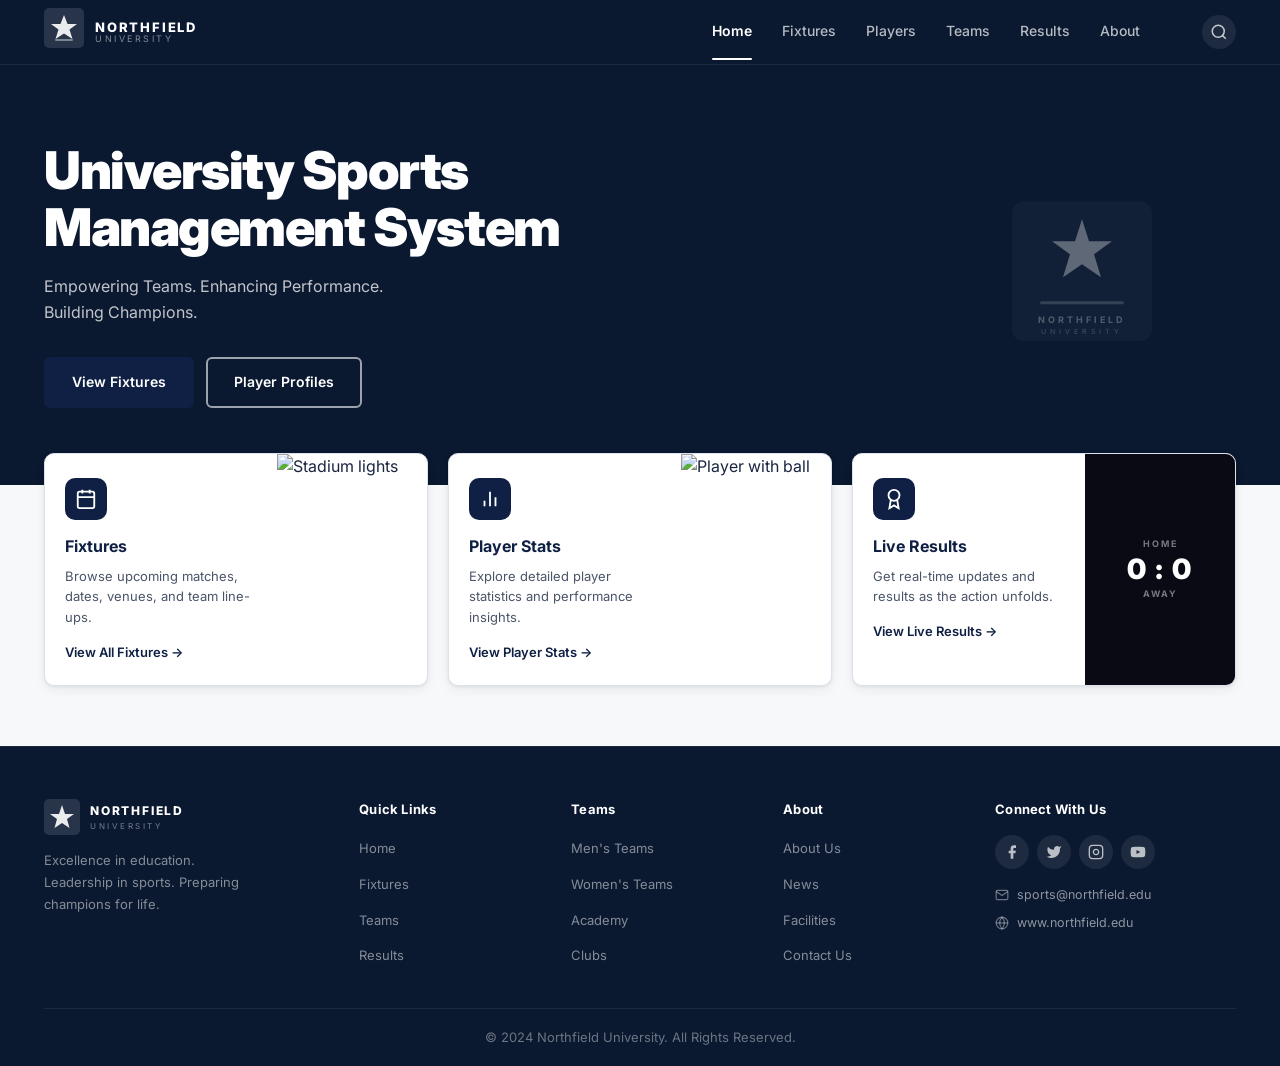
==== Home page/index.html @ d03dcbde "first commit" ====
<!DOCTYPE html>
<html lang="en">
<head>
  <meta charset="UTF-8" />
  <meta name="viewport" content="width=device-width, initial-scale=1.0" />
  <title>Northfield University — Sports Management System</title>
  <link rel="stylesheet" href="style.css" />
  <link href="https://fonts.googleapis.com/css2?family=Inter:wght@300;400;500;600;700;800;900&display=swap" rel="stylesheet" />
</head>
<body>

  <!-- ══════════════════════════════════════════
       NAVBAR
  ══════════════════════════════════════════ -->
  <nav class="navbar">
    <div class="navbar-inner">

      <!-- Brand -->
      <a href="../Home page/index.html" class="nav-brand">
        <div class="nav-logo-icon">
          <svg width="40" height="40" viewBox="0 0 40 40" fill="none">
            <rect width="40" height="40" rx="5" fill="rgba(255,255,255,0.12)"/>
            <path d="M20 7L23.5 16H33L25.5 21.5L28.5 31L20 25.5L11.5 31L14.5 21.5L7 16H16.5L20 7Z" fill="white" opacity="0.9"/>
            <rect x="11" y="31" width="18" height="2" rx="1" fill="white" opacity="0.4"/>
          </svg>
        </div>
        <div class="nav-brand-text">
          <span class="nav-brand-main">NORTHFIELD</span>
          <span class="nav-brand-sub">UNIVERSITY</span>
        </div>
      </a>

      <!-- Links -->
      <ul class="nav-links" id="navLinks">
        <li><a href="../Home page/index.html" class="active">Home</a></li>
        <li><a href="../Fixtures page/index.html">Fixtures</a></li>
        <li><a href="../Players page/index.html">Players</a></li>
        <li><a href="#">Teams</a></li>
        <li><a href="#">Results</a></li>
        <li><a href="#">About</a></li>
      </ul>

      <!-- Actions -->
      <div class="nav-actions">
        <button class="nav-icon-btn" id="searchBtn" aria-label="Search">
          <svg width="18" height="18" fill="none" stroke="currentColor" stroke-width="2" viewBox="0 0 24 24">
            <circle cx="11" cy="11" r="8"/><line x1="21" y1="21" x2="16.65" y2="16.65"/>
          </svg>
        </button>
        <button class="hamburger" id="hamburger" aria-label="Menu">
          <span></span><span></span><span></span>
        </button>
      </div>

    </div>
  </nav>


  <!-- ══════════════════════════════════════════
       HERO
  ══════════════════════════════════════════ -->
  <section class="hero" id="home">
    <div class="hero-overlay"></div>

    <!-- Background image via CSS, fallback colour set -->
    <div class="hero-bg"></div>

    <div class="hero-content">
      <h1 class="hero-title">
        University Sports<br>Management System
      </h1>
      <p class="hero-sub">
        Empowering Teams. Enhancing Performance.<br>Building Champions.
      </p>
      <div class="hero-btns">
        <a href="../Fixtures page/index.html" class="btn-primary">View Fixtures</a>
        <a href="../Players page/index.html" class="btn-outline">Player Profiles</a>
      </div>
    </div>

    <!-- Crest watermark (right side) -->
    <div class="hero-crest" aria-hidden="true">
      <svg width="140" height="140" viewBox="0 0 140 140" fill="none">
        <rect width="140" height="140" rx="12" fill="rgba(255,255,255,0.06)"/>
        <path d="M70 18L77 40H100L82 53L89 76L70 63L51 76L58 53L40 40H63L70 18Z" fill="white" opacity="0.55"/>
        <rect x="28" y="100" width="84" height="3" rx="1.5" fill="white" opacity="0.25"/>
        <text x="70" y="122" text-anchor="middle" font-family="Inter,sans-serif" font-size="9" font-weight="700" fill="white" opacity="0.45" letter-spacing="3">NORTHFIELD</text>
        <text x="70" y="133" text-anchor="middle" font-family="Inter,sans-serif" font-size="7" font-weight="400" fill="white" opacity="0.35" letter-spacing="4">UNIVERSITY</text>
      </svg>
    </div>
  </section>


  <!-- ══════════════════════════════════════════
       FEATURE CARDS
  ══════════════════════════════════════════ -->
  <section class="features" id="features">
    <div class="container">
      <div class="features-grid">

        <!-- Card 1: Fixtures -->
        <div class="feature-card">
          <div class="fc-left">
            <div class="fc-icon-wrap">
              <svg width="22" height="22" fill="none" stroke="currentColor" stroke-width="2" viewBox="0 0 24 24">
                <rect x="3" y="4" width="18" height="18" rx="2"/><line x1="16" y1="2" x2="16" y2="6"/>
                <line x1="8" y1="2" x2="8" y2="6"/><line x1="3" y1="10" x2="21" y2="10"/>
              </svg>
            </div>
            <div class="fc-body">
              <h3 class="fc-title">Fixtures</h3>
              <p class="fc-desc">Browse upcoming matches, dates, venues, and team line-ups.</p>
              <a href="../Fixtures page/index.html" class="fc-link">View All Fixtures &rarr;</a>
            </div>
          </div>
          <div class="fc-img-wrap">
            <img
              src="https://images.unsplash.com/photo-1529900748604-07564a03e7a6?w=180&h=130&fit=crop"
              alt="Stadium lights"
              class="fc-img"
            />
          </div>
        </div>

        <!-- Card 2: Player Stats -->
        <div class="feature-card">
          <div class="fc-left">
            <div class="fc-icon-wrap">
              <svg width="22" height="22" fill="none" stroke="currentColor" stroke-width="2" viewBox="0 0 24 24">
                <line x1="18" y1="20" x2="18" y2="10"/>
                <line x1="12" y1="20" x2="12" y2="4"/>
                <line x1="6" y1="20" x2="6" y2="14"/>
              </svg>
            </div>
            <div class="fc-body">
              <h3 class="fc-title">Player Stats</h3>
              <p class="fc-desc">Explore detailed player statistics and performance insights.</p>
              <a href="../Players page/index.html" class="fc-link">View Player Stats &rarr;</a>
            </div>
          </div>
          <div class="fc-img-wrap">
            <img
              src="https://images.unsplash.com/photo-1551958219-acbc7b8d89ad?w=180&h=130&fit=crop"
              alt="Player with ball"
              class="fc-img"
            />
          </div>
        </div>

        <!-- Card 3: Live Results -->
        <div class="feature-card">
          <div class="fc-left">
            <div class="fc-icon-wrap">
              <svg width="22" height="22" fill="none" stroke="currentColor" stroke-width="2" viewBox="0 0 24 24">
                <circle cx="12" cy="8" r="6"/><path d="M15.477 12.89L17 22l-5-3-5 3 1.523-9.11"/>
              </svg>
            </div>
            <div class="fc-body">
              <h3 class="fc-title">Live Results</h3>
              <p class="fc-desc">Get real-time updates and results as the action unfolds.</p>
              <a href="#" class="fc-link">View Live Results &rarr;</a>
            </div>
          </div>
          <div class="fc-img-wrap fc-img-score">
            <div class="score-board">
              <div class="sb-label">HOME</div>
              <div class="sb-score">2 : 1</div>
              <div class="sb-label">AWAY</div>
            </div>
          </div>
        </div>

      </div>
    </div>
  </section>


  <!-- ══════════════════════════════════════════
       FOOTER
  ══════════════════════════════════════════ -->
  <footer class="footer">
    <div class="container">
      <div class="footer-top">

        <!-- Brand col -->
        <div class="footer-brand">
          <a href="../Home page/index.html" class="footer-logo">
            <svg width="36" height="36" viewBox="0 0 36 36" fill="none">
              <rect width="36" height="36" rx="5" fill="rgba(255,255,255,0.12)"/>
              <path d="M18 6L21 15H30L23 20L25.5 29L18 24L10.5 29L13 20L6 15H15L18 6Z" fill="white" opacity="0.9"/>
            </svg>
            <div>
              <span class="footer-brand-main">NORTHFIELD</span>
              <span class="footer-brand-sub">UNIVERSITY</span>
            </div>
          </a>
          <p class="footer-tagline">Excellence in education. Leadership in sports. Preparing champions for life.</p>
        </div>

        <!-- Quick Links -->
        <div class="footer-col">
          <h4 class="footer-col-title">Quick Links</h4>
          <ul class="footer-links">
            <li><a href="../Home page/index.html">Home</a></li>
            <li><a href="../Fixtures page/index.html">Fixtures</a></li>
            <li><a href="#">Teams</a></li>
            <li><a href="#">Results</a></li>
          </ul>
        </div>

        <!-- Teams -->
        <div class="footer-col">
          <h4 class="footer-col-title">Teams</h4>
          <ul class="footer-links">
            <li><a href="#">Men's Teams</a></li>
            <li><a href="#">Women's Teams</a></li>
            <li><a href="#">Academy</a></li>
            <li><a href="#">Clubs</a></li>
          </ul>
        </div>

        <!-- About -->
        <div class="footer-col">
          <h4 class="footer-col-title">About</h4>
          <ul class="footer-links">
            <li><a href="#">About Us</a></li>
            <li><a href="#">News</a></li>
            <li><a href="#">Facilities</a></li>
            <li><a href="#">Contact Us</a></li>
          </ul>
        </div>

        <!-- Connect -->
        <div class="footer-col">
          <h4 class="footer-col-title">Connect With Us</h4>
          <div class="footer-socials">
            <a href="#" class="social-btn" aria-label="Facebook">
              <svg width="16" height="16" fill="currentColor" viewBox="0 0 24 24"><path d="M18 2h-3a5 5 0 00-5 5v3H7v4h3v8h4v-8h3l1-4h-4V7a1 1 0 011-1h3z"/></svg>
            </a>
            <a href="#" class="social-btn" aria-label="Twitter">
              <svg width="16" height="16" fill="currentColor" viewBox="0 0 24 24"><path d="M23 3a10.9 10.9 0 01-3.14 1.53 4.48 4.48 0 00-7.86 3v1A10.66 10.66 0 013 4s-4 9 5 13a11.64 11.64 0 01-7 2c9 5 20 0 20-11.5a4.5 4.5 0 00-.08-.83A7.72 7.72 0 0023 3z"/></svg>
            </a>
            <a href="#" class="social-btn" aria-label="Instagram">
              <svg width="16" height="16" fill="none" stroke="currentColor" stroke-width="2" viewBox="0 0 24 24"><rect x="2" y="2" width="20" height="20" rx="5"/><path d="M16 11.37A4 4 0 1112.63 8 4 4 0 0116 11.37z"/><line x1="17.5" y1="6.5" x2="17.51" y2="6.5"/></svg>
            </a>
            <a href="#" class="social-btn" aria-label="YouTube">
              <svg width="16" height="16" fill="currentColor" viewBox="0 0 24 24"><path d="M22.54 6.42a2.78 2.78 0 00-1.95-1.96C18.88 4 12 4 12 4s-6.88 0-8.59.46a2.78 2.78 0 00-1.95 1.96A29 29 0 001 12a29 29 0 00.46 5.58A2.78 2.78 0 003.41 19.6C5.12 20 12 20 12 20s6.88 0 8.59-.46a2.78 2.78 0 001.95-1.95A29 29 0 0023 12a29 29 0 00-.46-5.58zM9.75 15.02V8.98L15.5 12l-5.75 3.02z"/></svg>
            </a>
          </div>
          <div class="footer-contact">
            <div class="fc-contact-row">
              <svg width="14" height="14" fill="none" stroke="currentColor" stroke-width="2" viewBox="0 0 24 24"><path d="M4 4h16c1.1 0 2 .9 2 2v12c0 1.1-.9 2-2 2H4c-1.1 0-2-.9-2-2V6c0-1.1.9-2 2-2z"/><polyline points="22,6 12,13 2,6"/></svg>
              <span>sports@northfield.edu</span>
            </div>
            <div class="fc-contact-row">
              <svg width="14" height="14" fill="none" stroke="currentColor" stroke-width="2" viewBox="0 0 24 24"><circle cx="12" cy="12" r="10"/><line x1="2" y1="12" x2="22" y2="12"/><path d="M12 2a15.3 15.3 0 014 10 15.3 15.3 0 01-4 10 15.3 15.3 0 01-4-10 15.3 15.3 0 014-10z"/></svg>
              <span>www.northfield.edu</span>
            </div>
          </div>
        </div>

      </div><!-- /footer-top -->

      <div class="footer-bottom">
        <p>&copy; 2024 Northfield University. All Rights Reserved.</p>
      </div>
    </div>
  </footer>

  <script src="script.js"></script>
</body>
</html>
---- Home page/style.css ----
/* ============================================================
   Northfield University — Homepage
   style.css
   ============================================================ */

/* ── RESET & BASE ── */
*, *::before, *::after {
  box-sizing: border-box;
  margin: 0;
  padding: 0;
}

:root {
  --navy:        #0f2044;
  --navy-dark:   #0a1830;
  --navy-mid:    #162d52;
  --navy-light:  #1e3a6e;
  --white:       #ffffff;
  --off-white:   #f7f8fa;
  --border:      #dde3ee;
  --text:        #1a2540;
  --text-2:      #4a5568;
  --text-3:      #8a96a8;
  --radius:      10px;
  --shadow-sm:   0 1px 3px rgba(0,0,0,0.07), 0 4px 12px rgba(0,0,0,0.06);
  --shadow-md:   0 4px 16px rgba(0,0,0,0.10);
  --transition:  0.2s ease;
}

html { font-size: 16px; scroll-behavior: smooth; }

body {
  font-family: 'Inter', sans-serif;
  background: var(--off-white);
  color: var(--text);
  line-height: 1.6;
  -webkit-font-smoothing: antialiased;
}

img   { display: block; max-width: 100%; }
a     { text-decoration: none; color: inherit; }
ul    { list-style: none; }
button { cursor: pointer; font-family: inherit; }

.container {
  max-width: 1240px;
  margin: 0 auto;
  padding: 0 24px;
}


/* ══════════════════════════════════════════
   NAVBAR
══════════════════════════════════════════ */
.navbar {
  position: sticky;
  top: 0;
  z-index: 200;
  background: var(--navy-dark);
  border-bottom: 1px solid rgba(255,255,255,0.07);
}

.navbar-inner {
  max-width: 1240px;
  margin: 0 auto;
  padding: 0 24px;
  height: 64px;
  display: flex;
  align-items: center;
  gap: 32px;
}

/* Brand */
.nav-brand {
  display: flex;
  align-items: center;
  gap: 11px;
  flex-shrink: 0;
}

.nav-brand-text {
  display: flex;
  flex-direction: column;
  line-height: 1.1;
}

.nav-brand-main {
  font-size: 13px;
  font-weight: 800;
  color: var(--white);
  letter-spacing: 1.8px;
}

.nav-brand-sub {
  font-size: 9px;
  font-weight: 400;
  color: rgba(255,255,255,0.5);
  letter-spacing: 2.5px;
}

/* Links */
.nav-links {
  display: flex;
  gap: 2px;
  margin-left: auto;
}

.nav-links a {
  display: block;
  padding: 6px 14px;
  font-size: 14px;
  font-weight: 500;
  color: rgba(255,255,255,0.7);
  border-radius: 4px;
  transition: color var(--transition);
  position: relative;
  padding-bottom: 8px;
}

.nav-links a:hover {
  color: var(--white);
}

.nav-links a.active {
  color: var(--white);
  font-weight: 600;
}

.nav-links a.active::after {
  content: '';
  position: absolute;
  bottom: -10px;
  left: 14px;
  right: 14px;
  height: 2px;
  background: var(--white);
  border-radius: 2px;
}

/* Actions */
.nav-actions {
  display: flex;
  align-items: center;
  gap: 8px;
  margin-left: 16px;
}

.nav-icon-btn {
  width: 34px;
  height: 34px;
  border-radius: 50%;
  border: none;
  background: rgba(255,255,255,0.08);
  color: rgba(255,255,255,0.75);
  display: flex;
  align-items: center;
  justify-content: center;
  transition: background var(--transition), color var(--transition);
}

.nav-icon-btn:hover {
  background: rgba(255,255,255,0.16);
  color: var(--white);
}

/* Hamburger (mobile) */
.hamburger {
  display: none;
  flex-direction: column;
  gap: 5px;
  background: none;
  border: none;
  padding: 4px;
}

.hamburger span {
  display: block;
  width: 22px;
  height: 2px;
  background: rgba(255,255,255,0.8);
  border-radius: 2px;
  transition: transform var(--transition), opacity var(--transition);
}

.hamburger.open span:nth-child(1) { transform: translateY(7px) rotate(45deg); }
.hamburger.open span:nth-child(2) { opacity: 0; }
.hamburger.open span:nth-child(3) { transform: translateY(-7px) rotate(-45deg); }


/* ══════════════════════════════════════════
   HERO
══════════════════════════════════════════ */
.hero {
  position: relative;
  min-height: 420px;
  display: flex;
  align-items: center;
  overflow: hidden;
  background: var(--navy-dark);
}

/* Stadium background image */
.hero-bg {
  position: absolute;
  inset: 0;
  background-image: url('https://images.unsplash.com/photo-1508098682722-e99c43a406b2?w=1400&h=500&fit=crop');
  background-size: cover;
  background-position: center 30%;
  opacity: 0.38;
  z-index: 0;
}

/* Dark gradient overlay — stronger on left */
.hero-overlay {
  position: absolute;
  inset: 0;
  background: linear-gradient(
    to right,
    rgba(10, 24, 48, 0.92) 0%,
    rgba(10, 24, 48, 0.70) 45%,
    rgba(10, 24, 48, 0.15) 100%
  );
  z-index: 1;
}

.hero-content {
  position: relative;
  z-index: 2;
  max-width: 1240px;
  margin: 0 auto;
  padding: 72px 24px;
  width: 100%;
}

.hero-title {
  font-size: clamp(32px, 5vw, 52px);
  font-weight: 900;
  color: var(--white);
  line-height: 1.1;
  letter-spacing: -1.5px;
  margin-bottom: 16px;
  max-width: 580px;
}

.hero-sub {
  font-size: 16px;
  color: rgba(255,255,255,0.75);
  line-height: 1.65;
  max-width: 400px;
  margin-bottom: 32px;
}

.hero-btns {
  display: flex;
  gap: 12px;
  flex-wrap: wrap;
}

/* Buttons */
.btn-primary {
  display: inline-flex;
  align-items: center;
  gap: 8px;
  padding: 12px 26px;
  background: var(--navy);
  color: var(--white);
  font-size: 14px;
  font-weight: 600;
  border-radius: 6px;
  border: 2px solid var(--navy);
  transition: background var(--transition), border-color var(--transition), transform 0.15s;
}

.btn-primary:hover {
  background: var(--navy-light);
  border-color: var(--navy-light);
  transform: translateY(-1px);
}

.btn-outline {
  display: inline-flex;
  align-items: center;
  gap: 8px;
  padding: 12px 26px;
  background: transparent;
  color: var(--white);
  font-size: 14px;
  font-weight: 600;
  border-radius: 6px;
  border: 2px solid rgba(255,255,255,0.6);
  transition: background var(--transition), border-color var(--transition), transform 0.15s;
}

.btn-outline:hover {
  background: rgba(255,255,255,0.1);
  border-color: var(--white);
  transform: translateY(-1px);
}

/* Crest watermark */
.hero-crest {
  position: absolute;
  right: 10%;
  top: 50%;
  transform: translateY(-50%);
  z-index: 2;
  opacity: 0.6;
  pointer-events: none;
}


/* ══════════════════════════════════════════
   FEATURE CARDS
══════════════════════════════════════════ */
.features {
  padding: 0 0 60px;
  background: var(--off-white);
}

.features-grid {
  display: grid;
  grid-template-columns: repeat(3, 1fr);
  gap: 20px;
  margin-top: -32px; /* overlap hero slightly */
  position: relative;
  z-index: 10;
}

.feature-card {
  background: var(--white);
  border: 1px solid var(--border);
  border-radius: var(--radius);
  box-shadow: var(--shadow-sm);
  display: flex;
  justify-content: space-between;
  overflow: hidden;
  transition: box-shadow var(--transition), transform var(--transition);
}

.feature-card:hover {
  box-shadow: var(--shadow-md);
  transform: translateY(-3px);
}

/* Left side of card */
.fc-left {
  padding: 24px 20px 20px;
  display: flex;
  flex-direction: column;
  flex: 1;
  min-width: 0;
}

.fc-icon-wrap {
  width: 42px;
  height: 42px;
  border-radius: 10px;
  background: var(--navy);
  color: var(--white);
  display: flex;
  align-items: center;
  justify-content: center;
  margin-bottom: 14px;
  flex-shrink: 0;
}

.fc-title {
  font-size: 16px;
  font-weight: 700;
  color: var(--navy);
  margin-bottom: 6px;
}

.fc-desc {
  font-size: 13px;
  color: var(--text-2);
  line-height: 1.6;
  flex: 1;
}

.fc-link {
  display: inline-flex;
  align-items: center;
  gap: 4px;
  margin-top: 14px;
  font-size: 13px;
  font-weight: 600;
  color: var(--navy);
  transition: gap var(--transition), opacity var(--transition);
}

.fc-link:hover {
  gap: 8px;
  opacity: 0.75;
}

/* Right image panel */
.fc-img-wrap {
  width: 150px;
  flex-shrink: 0;
  overflow: hidden;
  position: relative;
}

.fc-img {
  width: 100%;
  height: 100%;
  object-fit: cover;
  transition: transform 0.4s ease;
}

.feature-card:hover .fc-img {
  transform: scale(1.05);
}

/* Score board (card 3) */
.fc-img-score {
  background: #0a0a14;
  display: flex;
  align-items: center;
  justify-content: center;
}

.score-board {
  text-align: center;
}

.sb-score {
  font-size: 28px;
  font-weight: 900;
  color: var(--white);
  letter-spacing: 2px;
  line-height: 1;
}

.sb-label {
  font-size: 9px;
  font-weight: 700;
  color: rgba(255,255,255,0.45);
  letter-spacing: 2px;
  text-transform: uppercase;
  margin: 4px 0;
}


/* ══════════════════════════════════════════
   FOOTER
══════════════════════════════════════════ */
.footer {
  background: var(--navy-dark);
  border-top: 1px solid rgba(255,255,255,0.07);
}

.footer-top {
  display: grid;
  grid-template-columns: 1.6fr 1fr 1fr 1fr 1.4fr;
  gap: 40px;
  padding: 52px 0 40px;
}

/* Brand col */
.footer-brand {}

.footer-logo {
  display: flex;
  align-items: center;
  gap: 10px;
  margin-bottom: 14px;
}

.footer-brand-main {
  display: block;
  font-size: 12px;
  font-weight: 800;
  color: var(--white);
  letter-spacing: 1.8px;
}

.footer-brand-sub {
  display: block;
  font-size: 8px;
  font-weight: 400;
  color: rgba(255,255,255,0.45);
  letter-spacing: 2.5px;
}

.footer-tagline {
  font-size: 13px;
  color: rgba(255,255,255,0.5);
  line-height: 1.7;
  max-width: 220px;
}

/* Link cols */
.footer-col {}

.footer-col-title {
  font-size: 13px;
  font-weight: 700;
  color: var(--white);
  margin-bottom: 16px;
  letter-spacing: 0.2px;
}

.footer-links li + li {
  margin-top: 10px;
}

.footer-links a {
  font-size: 13px;
  color: rgba(255,255,255,0.5);
  transition: color var(--transition);
}

.footer-links a:hover {
  color: var(--white);
}

/* Socials */
.footer-socials {
  display: flex;
  gap: 8px;
  margin-bottom: 16px;
}

.social-btn {
  width: 34px;
  height: 34px;
  border-radius: 50%;
  background: rgba(255,255,255,0.08);
  color: rgba(255,255,255,0.7);
  display: flex;
  align-items: center;
  justify-content: center;
  transition: background var(--transition), color var(--transition);
}

.social-btn:hover {
  background: rgba(255,255,255,0.18);
  color: var(--white);
}

/* Contact rows */
.footer-contact {
  display: flex;
  flex-direction: column;
  gap: 8px;
}

.fc-contact-row {
  display: flex;
  align-items: center;
  gap: 8px;
  font-size: 12.5px;
  color: rgba(255,255,255,0.55);
}

.fc-contact-row svg {
  flex-shrink: 0;
  color: rgba(255,255,255,0.4);
}

/* Footer bottom bar */
.footer-bottom {
  border-top: 1px solid rgba(255,255,255,0.07);
  padding: 18px 0;
  text-align: center;
}

.footer-bottom p {
  font-size: 13px;
  color: rgba(255,255,255,0.4);
}


/* ══════════════════════════════════════════
   RESPONSIVE
══════════════════════════════════════════ */
@media (max-width: 1024px) {
  .features-grid {
    grid-template-columns: 1fr;
    margin-top: 24px;
  }

  .fc-img-wrap {
    width: 120px;
  }

  .footer-top {
    grid-template-columns: 1fr 1fr;
    gap: 32px;
  }

  .footer-brand {
    grid-column: 1 / -1;
  }
}

@media (max-width: 768px) {
  .nav-links {
    display: none;
    position: absolute;
    top: 64px;
    left: 0;
    right: 0;
    background: var(--navy-dark);
    flex-direction: column;
    padding: 16px 0 20px;
    border-bottom: 1px solid rgba(255,255,255,0.08);
    gap: 0;
  }

  .nav-links.open {
    display: flex;
  }

  .nav-links a {
    padding: 10px 24px;
    border-radius: 0;
  }

  .nav-links a.active::after {
    display: none;
  }

  .hamburger {
    display: flex;
  }

  .navbar {
    position: sticky;
  }

  .hero-title {
    font-size: 30px;
    letter-spacing: -0.8px;
  }

  .hero-sub {
    font-size: 14px;
  }

  .hero-crest {
    display: none;
  }

  .footer-top {
    grid-template-columns: 1fr;
    gap: 28px;
    padding: 36px 0 28px;
  }
}

@media (max-width: 480px) {
  .hero-btns {
    flex-direction: column;
    align-items: flex-start;
  }

  .btn-primary,
  .btn-outline {
    width: 100%;
    justify-content: center;
  }
}
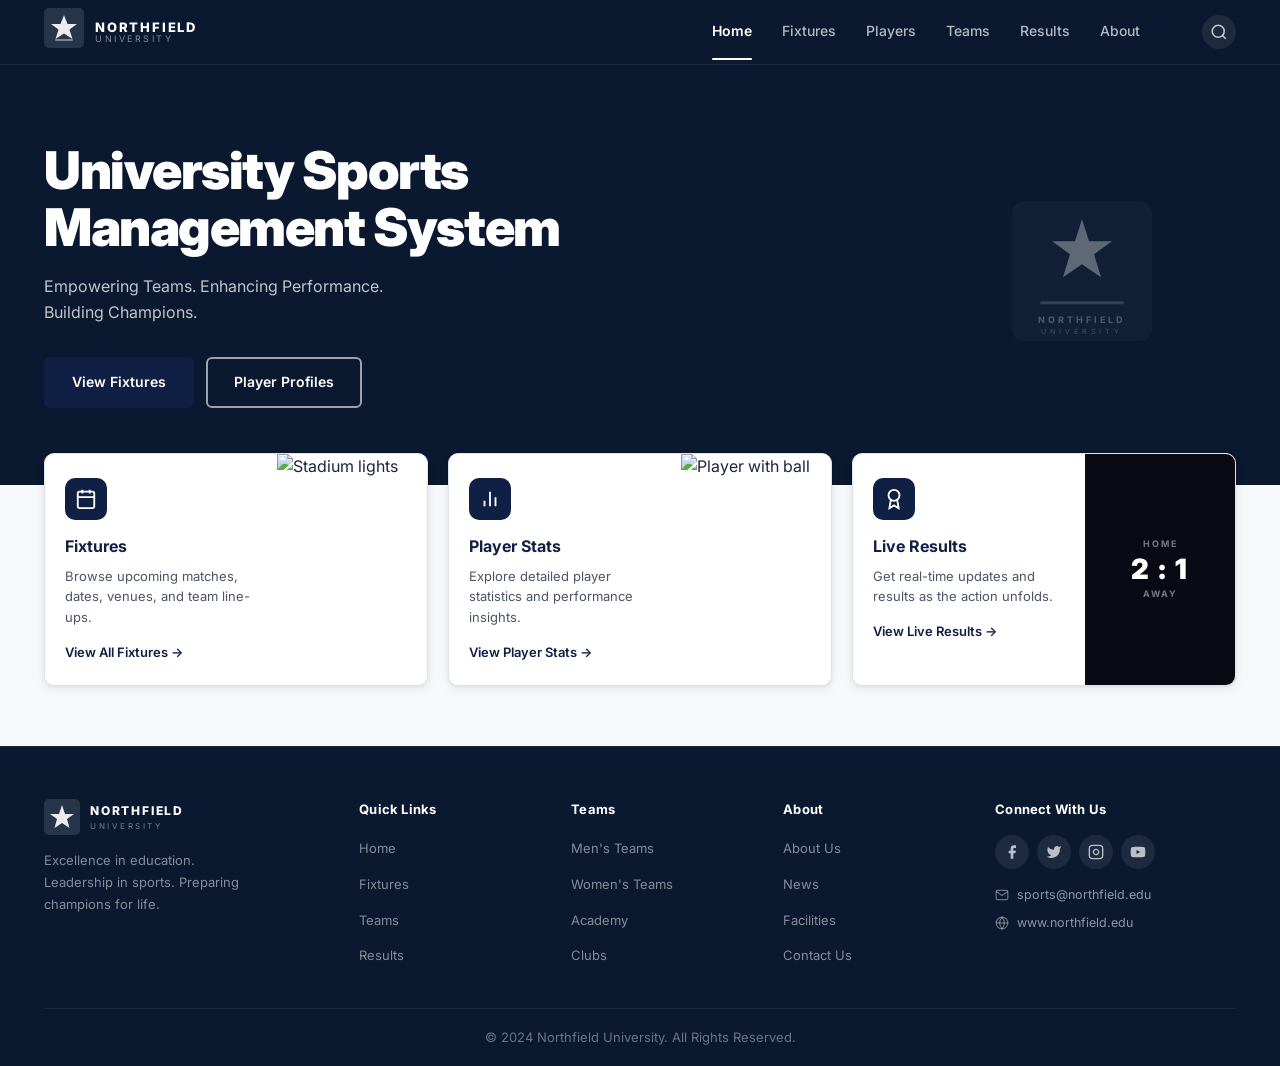
==== commit e1d1b3e2: "Teams" ====
--- a/Home page/index.html
+++ b/Home page/index.html
@@ -35,7 +35,7 @@
         <li><a href="../Home page/index.html" class="active">Home</a></li>
         <li><a href="../Fixtures page/index.html">Fixtures</a></li>
         <li><a href="../Players page/index.html">Players</a></li>
-        <li><a href="#">Teams</a></li>
+        <li><a href="../Teams/index.html">Teams</a></li>
         <li><a href="#">Results</a></li>
         <li><a href="#">About</a></li>
       </ul>
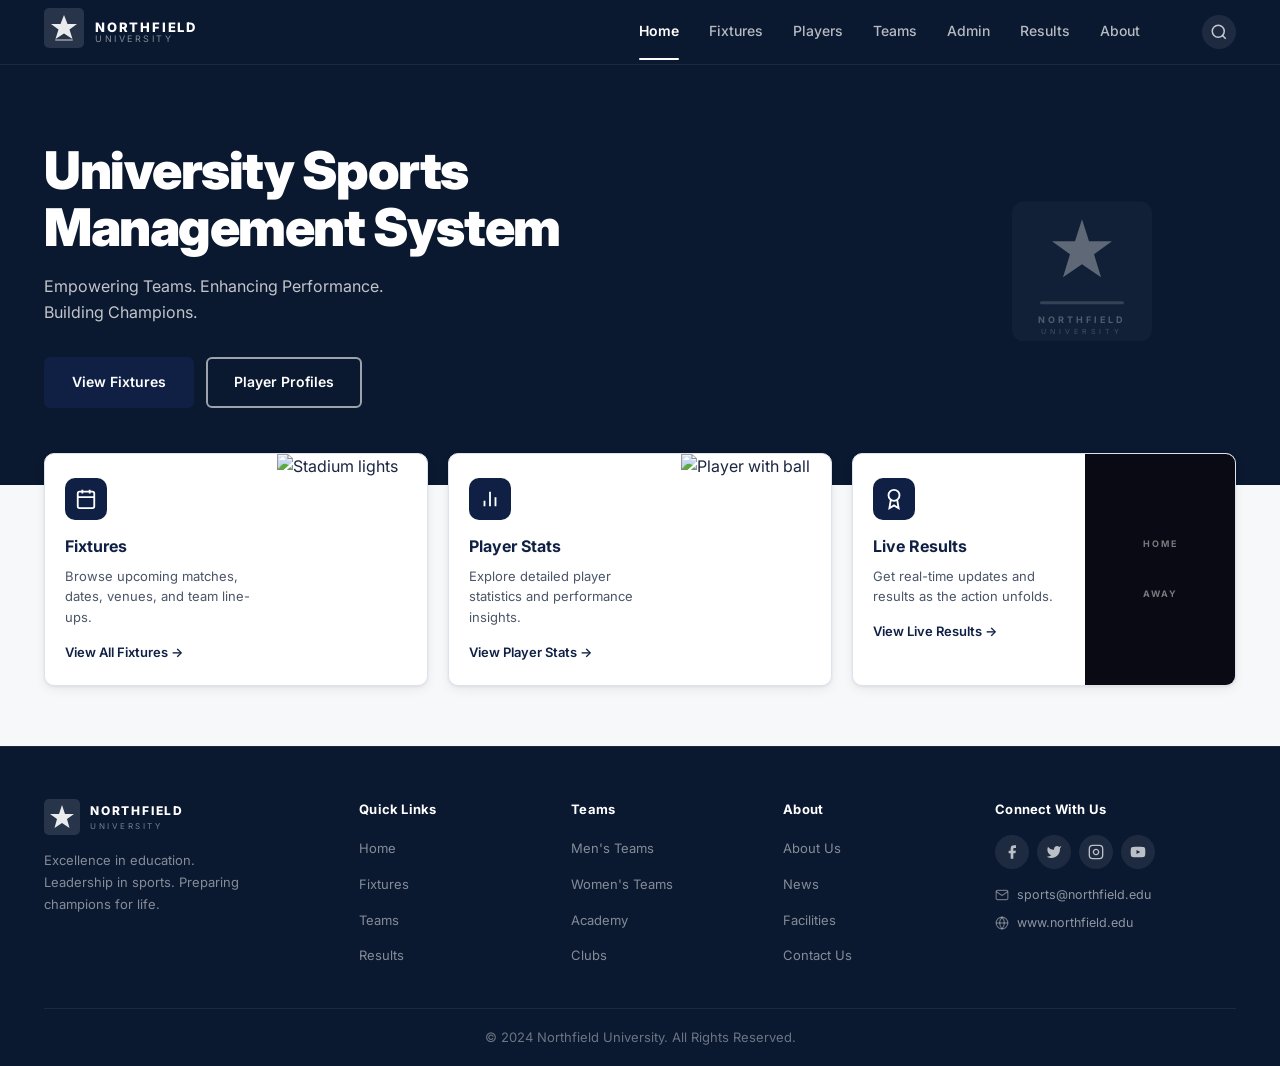
==== commit 08e0ceac: "admin push" ====
--- a/Home page/index.html
+++ b/Home page/index.html
@@ -36,6 +36,7 @@
         <li><a href="../Fixtures page/index.html">Fixtures</a></li>
         <li><a href="../Players page/index.html">Players</a></li>
         <li><a href="../Teams/index.html">Teams</a></li>
+        <li><a href="../Admin page/index.html">Admin</a></li>
         <li><a href="#">Results</a></li>
         <li><a href="#">About</a></li>
       </ul>
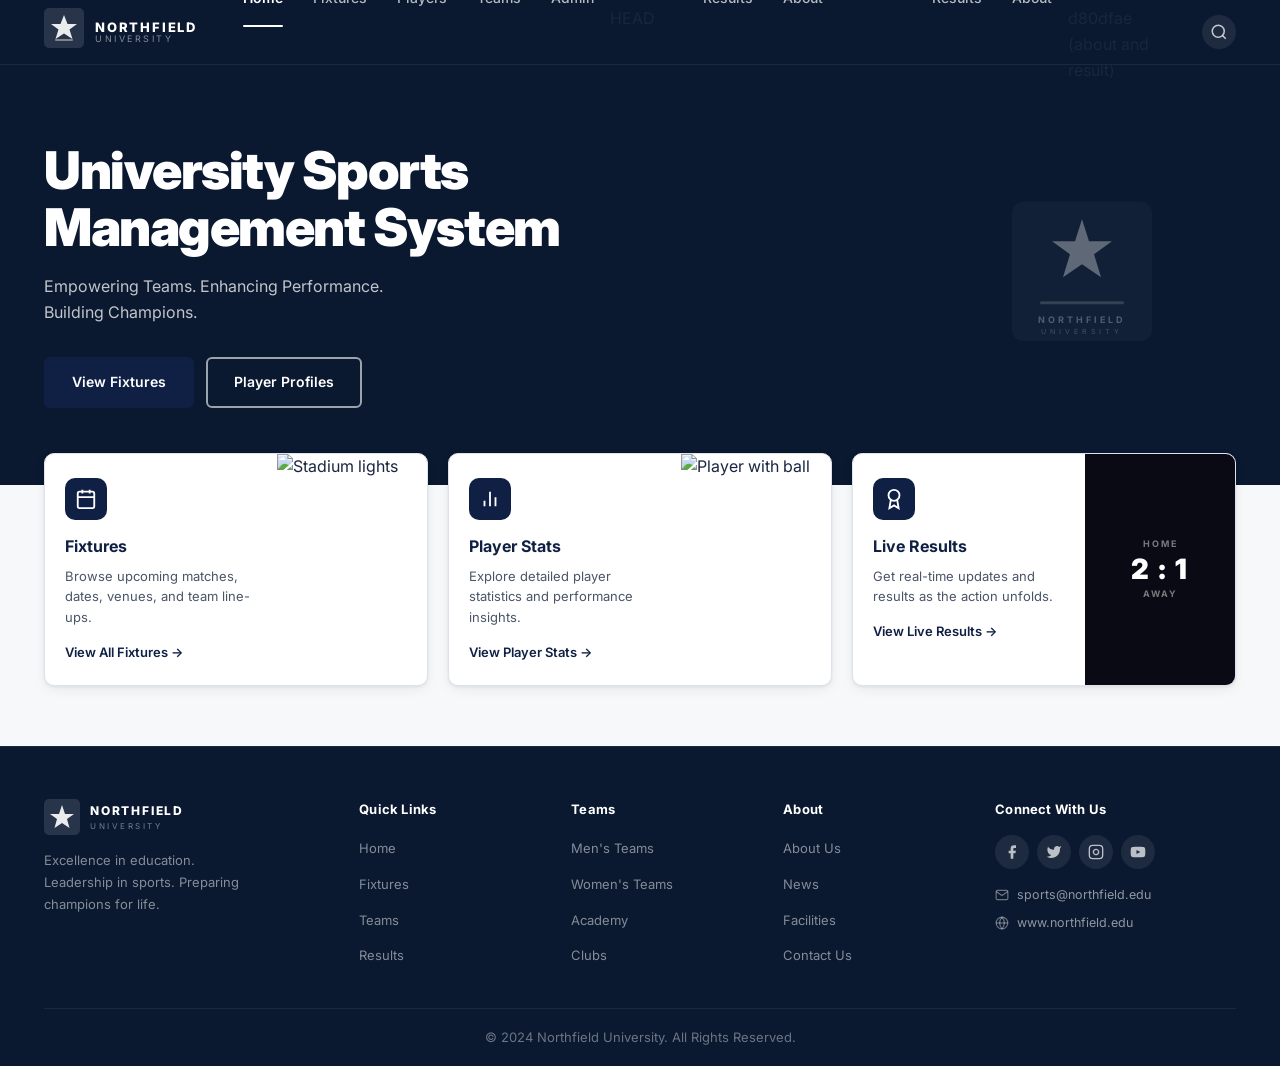
==== commit f9baa143: "Merge and add Teams page" ====
--- a/Home page/index.html
+++ b/Home page/index.html
@@ -37,8 +37,13 @@
         <li><a href="../Players page/index.html">Players</a></li>
         <li><a href="../Teams/index.html">Teams</a></li>
         <li><a href="../Admin page/index.html">Admin</a></li>
+<<<<<<< HEAD
         <li><a href="#">Results</a></li>
         <li><a href="#">About</a></li>
+=======
+        <li><a href="../Result/index.html">Results</a></li>
+        <li><a href="../About/index.html">About</a></li>
+>>>>>>> d80dfae (about and result)
       </ul>
 
       <!-- Actions -->
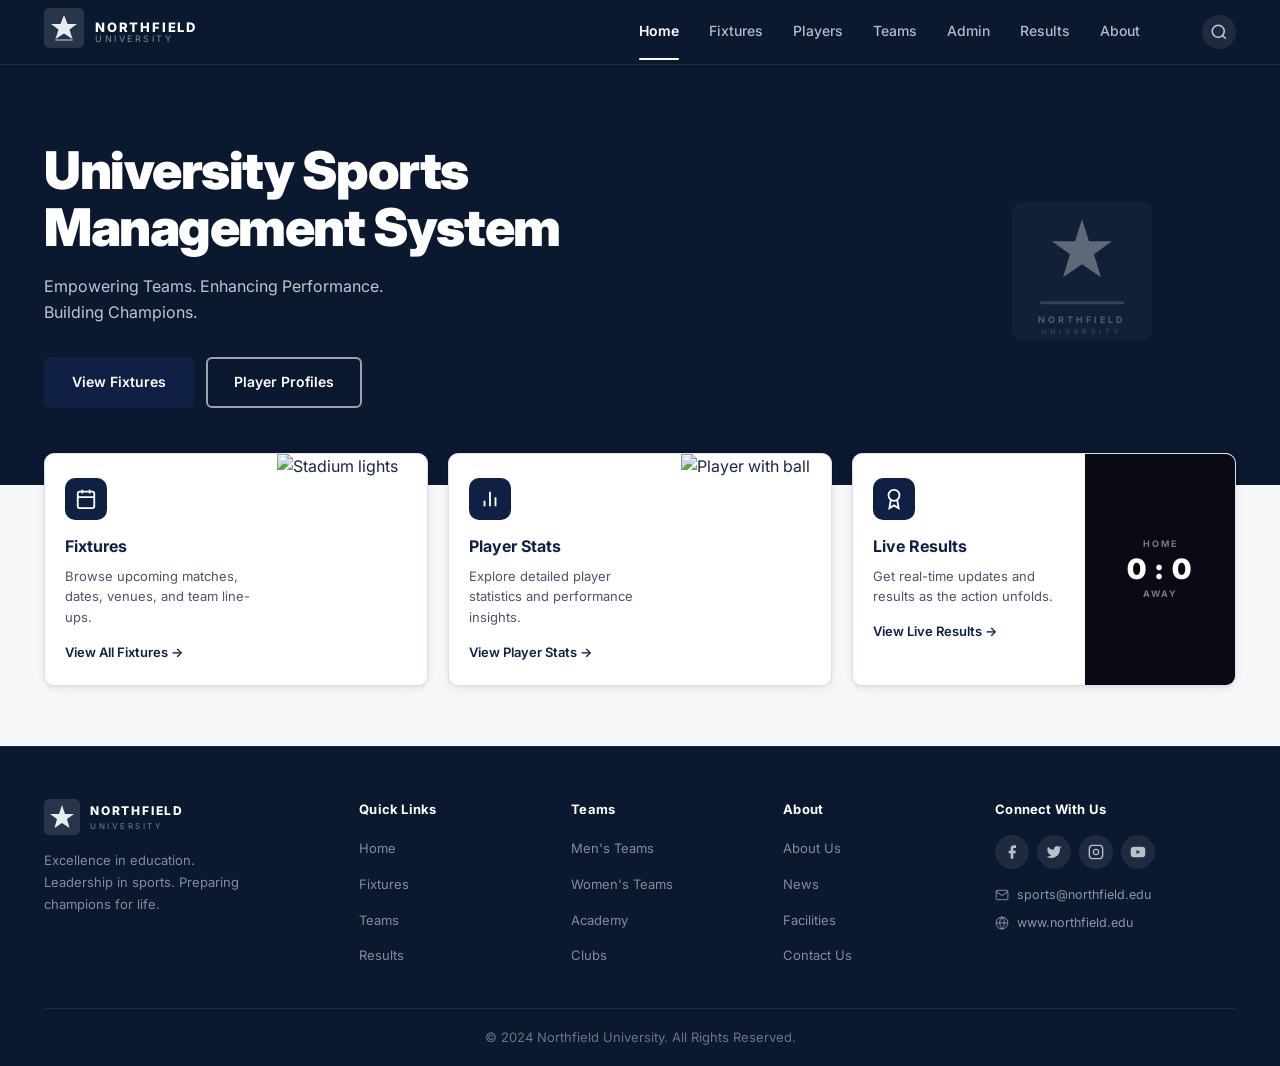
==== commit 2510664d: "new pages" ====
--- a/Home page/index.html
+++ b/Home page/index.html
@@ -37,13 +37,8 @@
         <li><a href="../Players page/index.html">Players</a></li>
         <li><a href="../Teams/index.html">Teams</a></li>
         <li><a href="../Admin page/index.html">Admin</a></li>
-<<<<<<< HEAD
-        <li><a href="#">Results</a></li>
-        <li><a href="#">About</a></li>
-=======
         <li><a href="../Result/index.html">Results</a></li>
         <li><a href="../About/index.html">About</a></li>
->>>>>>> d80dfae (about and result)
       </ul>
 
       <!-- Actions -->
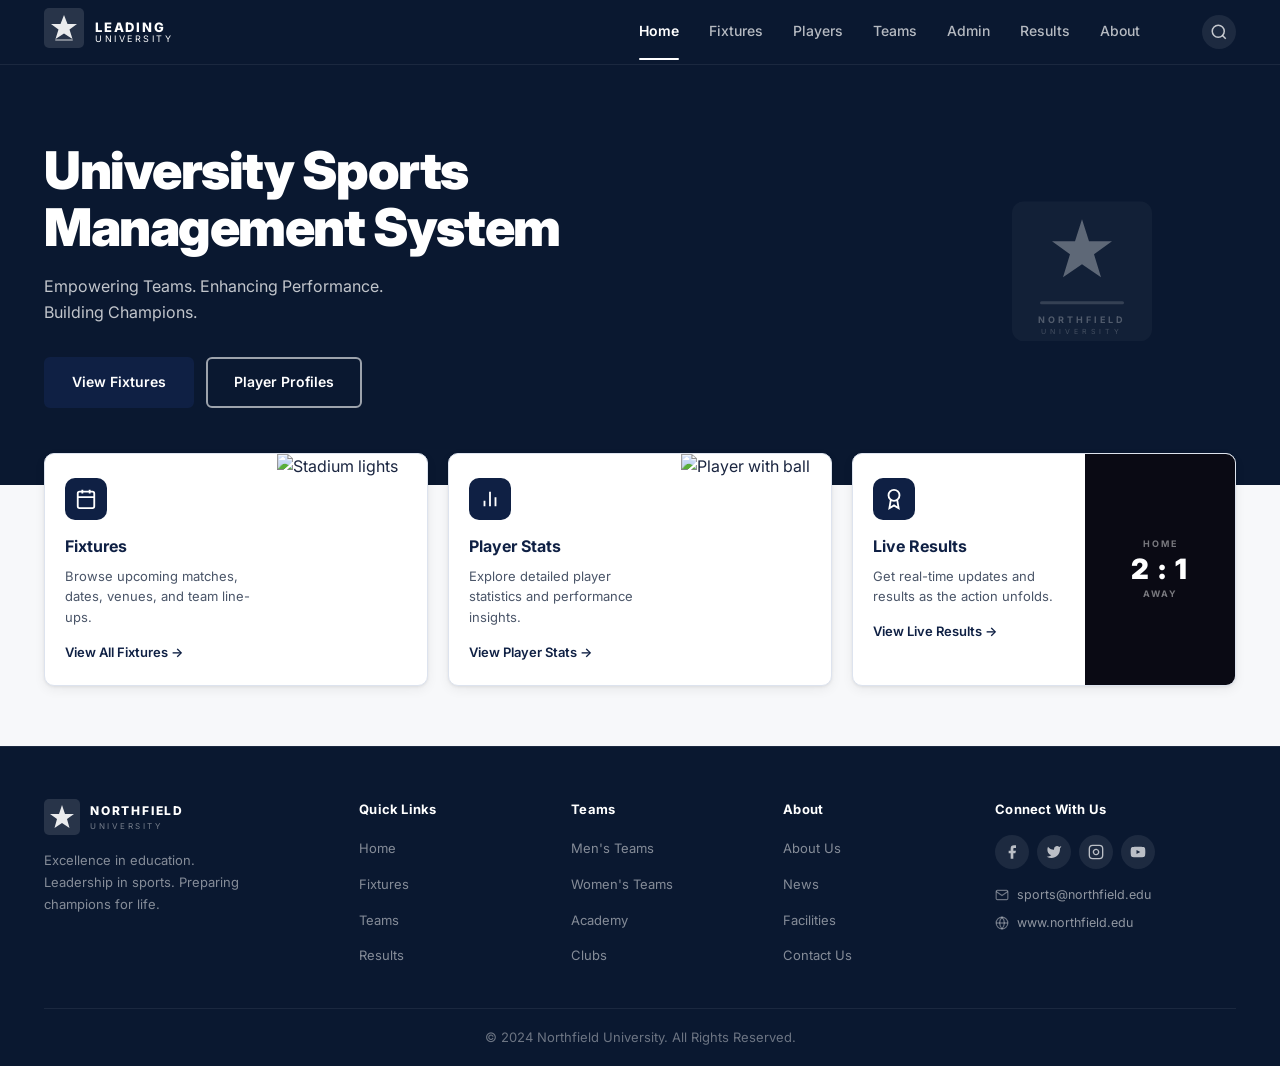
==== commit 815cc679: "Home change" ====
--- a/Home page/index.html
+++ b/Home page/index.html
@@ -10,7 +10,7 @@
 <body>
 
   <!-- ══════════════════════════════════════════
-       NAVBAR
+     NAVBAR
   ══════════════════════════════════════════ -->
   <nav class="navbar">
     <div class="navbar-inner">
@@ -25,7 +25,7 @@
           </svg>
         </div>
         <div class="nav-brand-text">
-          <span class="nav-brand-main">NORTHFIELD</span>
+          <span class="nav-brand-main">LEADING</span>
           <span class="nav-brand-sub">UNIVERSITY</span>
         </div>
       </a>
--- a/Home page/style.css
+++ b/Home page/style.css
@@ -94,7 +94,7 @@
 .nav-brand-sub {
   font-size: 9px;
   font-weight: 400;
-  color: rgba(255,255,255,0.5);
+  color: rgba(255, 255, 255, 0.989);
   letter-spacing: 2.5px;
 }
 
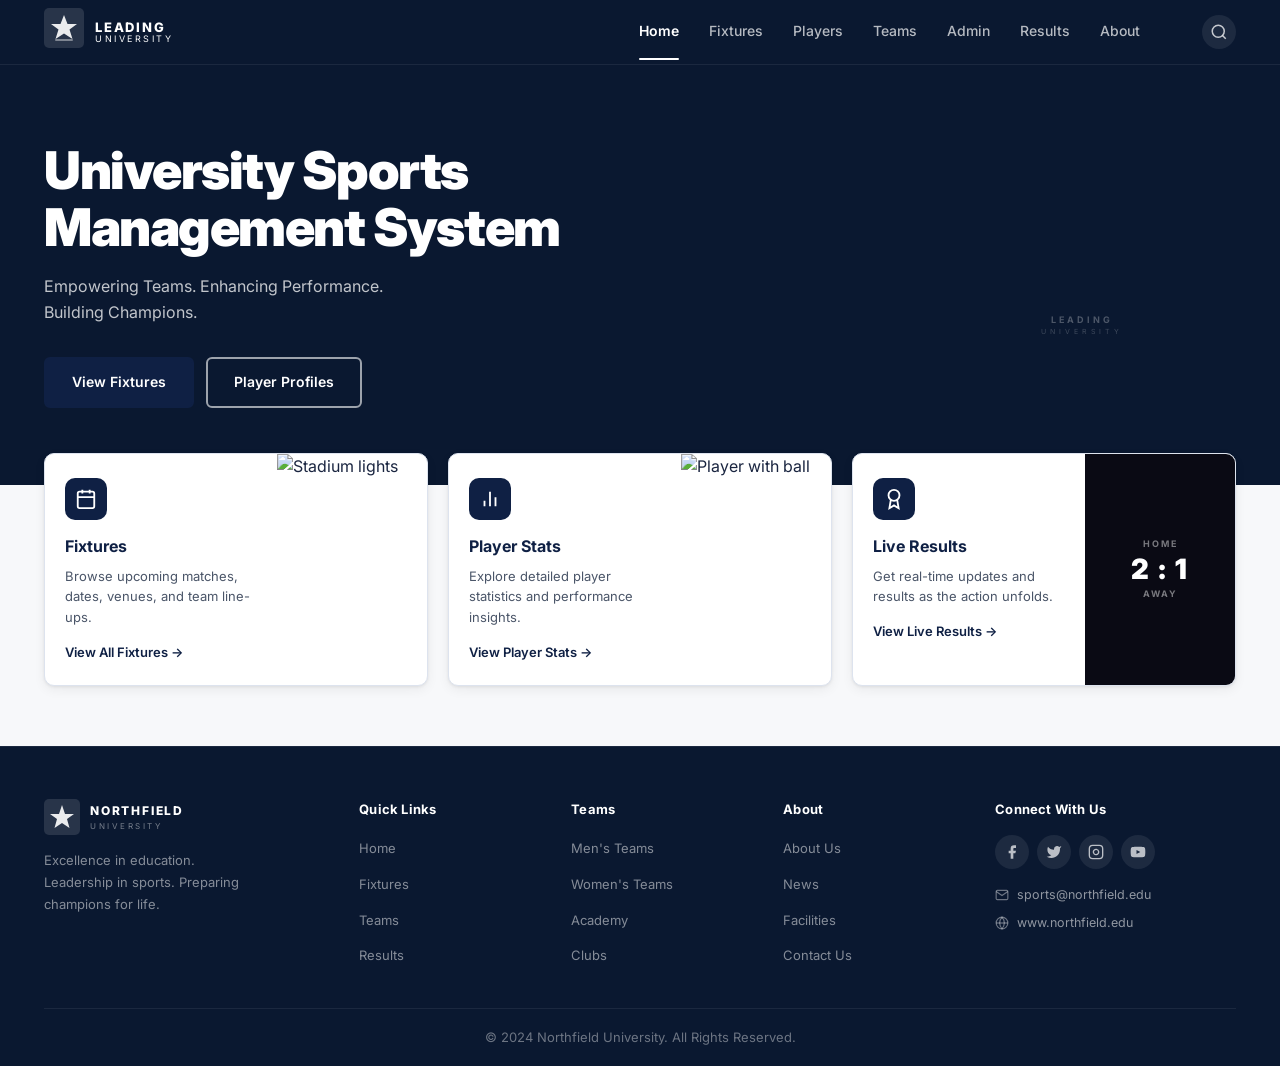
==== commit 5f7897fa: "home page navbar" ====
--- a/Home page/index.html
+++ b/Home page/index.html
@@ -3,7 +3,7 @@
 <head>
   <meta charset="UTF-8" />
   <meta name="viewport" content="width=device-width, initial-scale=1.0" />
-  <title>Northfield University — Sports Management System</title>
+  <title>Leading University — Sports Management System</title>
   <link rel="stylesheet" href="style.css" />
   <link href="https://fonts.googleapis.com/css2?family=Inter:wght@300;400;500;600;700;800;900&display=swap" rel="stylesheet" />
 </head>
@@ -82,10 +82,8 @@
     <!-- Crest watermark (right side) -->
     <div class="hero-crest" aria-hidden="true">
       <svg width="140" height="140" viewBox="0 0 140 140" fill="none">
-        <rect width="140" height="140" rx="12" fill="rgba(255,255,255,0.06)"/>
-        <path d="M70 18L77 40H100L82 53L89 76L70 63L51 76L58 53L40 40H63L70 18Z" fill="white" opacity="0.55"/>
-        <rect x="28" y="100" width="84" height="3" rx="1.5" fill="white" opacity="0.25"/>
-        <text x="70" y="122" text-anchor="middle" font-family="Inter,sans-serif" font-size="9" font-weight="700" fill="white" opacity="0.45" letter-spacing="3">NORTHFIELD</text>
+        
+        <text x="70" y="122" text-anchor="middle" font-family="Inter,sans-serif" font-size="9" font-weight="700" fill="white" opacity="0.45" letter-spacing="3">LEADING</text>
         <text x="70" y="133" text-anchor="middle" font-family="Inter,sans-serif" font-size="7" font-weight="400" fill="white" opacity="0.35" letter-spacing="4">UNIVERSITY</text>
       </svg>
     </div>
